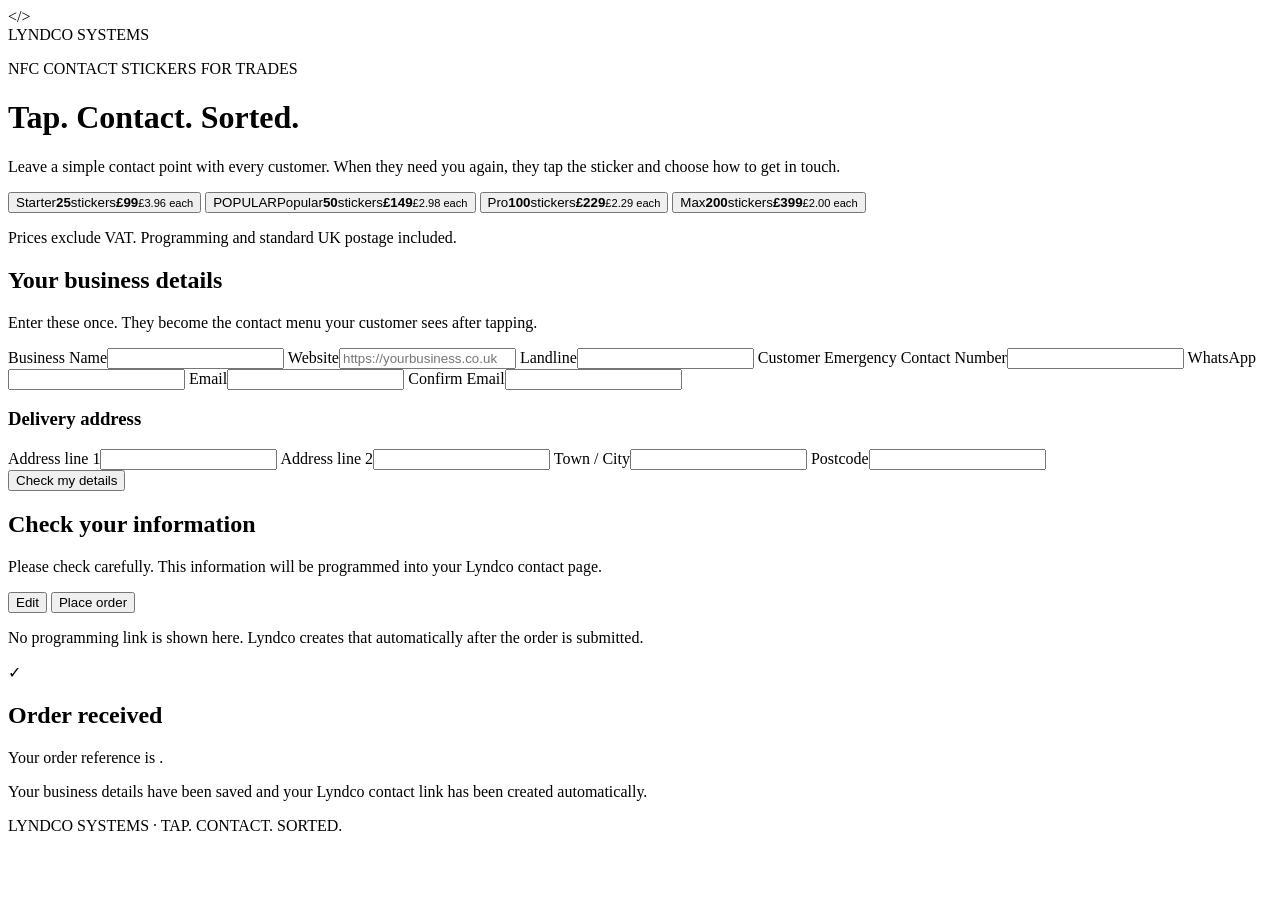
==== callback/index.html @ 41da2515 "Add robust callback directory route" ====
<!doctype html>
<html lang="en">
<head>
  <meta charset="utf-8">
  <meta name="viewport" content="width=device-width,initial-scale=1,viewport-fit=cover">
  <meta name="robots" content="index,follow">
  <meta name="referrer" content="strict-origin-when-cross-origin">
  <meta http-equiv="Content-Security-Policy" content="default-src 'none'; script-src 'self'; style-src 'self'; connect-src https://vikzpaetwkkztehumuqe.supabase.co; base-uri 'none'; form-action 'none'; object-src 'none'; frame-src 'none'; img-src 'self' data:; upgrade-insecure-requests">
  <title>Lyndco Systems — Tap. Contact. Sorted.</title>
  <meta name="description" content="NFC contact stickers for trades. One tap gives your customers a simple route back to your business.">
  <link rel="stylesheet" href="callback-order.css">
</head>
<body>
  <main class="page">
    <header class="hero">
      <div class="logoMark">&lt;/&gt;</div>
      <div class="logo">LYNDCO <span>SYSTEMS</span></div>
      <p class="eyebrow">NFC CONTACT STICKERS FOR TRADES</p>
      <h1>Tap. Contact. Sorted.</h1>
      <p class="intro">Leave a simple contact point with every customer. When they need you again, they tap the sticker and choose how to get in touch.</p>
    </header>

    <section class="packs" aria-label="Sticker bundles">
      <button class="pack" data-pack="25"><span class="packName">Starter</span><strong>25</strong><span>stickers</span><b>£99</b><small>£3.96 each</small></button>
      <button class="pack featured" data-pack="50"><span class="tag">POPULAR</span><span class="packName">Popular</span><strong>50</strong><span>stickers</span><b>£149</b><small>£2.98 each</small></button>
      <button class="pack" data-pack="100"><span class="packName">Pro</span><strong>100</strong><span>stickers</span><b>£229</b><small>£2.29 each</small></button>
      <button class="pack" data-pack="200"><span class="packName">Max</span><strong>200</strong><span>stickers</span><b>£399</b><small>£2.00 each</small></button>
    </section>
    <p class="vat">Prices exclude VAT. Programming and standard UK postage included.</p>

    <section id="checkout" class="panel hidden">
      <div id="formStep">
        <h2>Your business details</h2>
        <p class="muted">Enter these once. They become the contact menu your customer sees after tapping.</p>
        <div class="fields">
          <label>Business Name<input id="business" maxlength="120" required></label>
          <label>Website<input id="website" type="url" placeholder="https://yourbusiness.co.uk"></label>
          <label>Landline<input id="landline" inputmode="tel"></label>
          <label>Customer Emergency Contact Number<input id="emergency" inputmode="tel"></label>
          <label>WhatsApp<input id="whatsapp" inputmode="tel"></label>
          <label>Email<input id="email" type="email" autocomplete="email" required></label>
          <label>Confirm Email<input id="email2" type="email" autocomplete="off" required></label>
        </div>
        <h3>Delivery address</h3>
        <div class="fields">
          <label>Address line 1<input id="address1" autocomplete="address-line1" required></label>
          <label>Address line 2<input id="address2" autocomplete="address-line2"></label>
          <label>Town / City<input id="town" autocomplete="address-level2" required></label>
          <label>Postcode<input id="postcode" autocomplete="postal-code" required></label>
        </div>
        <button id="reviewBtn" class="cta">Check my details</button>
      </div>

      <div id="reviewStep" class="hidden">
        <h2>Check your information</h2>
        <p class="muted">Please check carefully. This information will be programmed into your Lyndco contact page.</p>
        <div id="reviewBox" class="reviewBox"></div>
        <div class="buttonRow">
          <button id="editBtn" class="secondary">Edit</button>
          <button id="placeBtn" class="cta">Place order</button>
        </div>
        <p class="fine">No programming link is shown here. Lyndco creates that automatically after the order is submitted.</p>
      </div>

      <div id="doneStep" class="hidden done">
        <div class="tick">✓</div>
        <h2>Order received</h2>
        <p>Your order reference is <strong id="orderRef"></strong>.</p>
        <p class="muted">Your business details have been saved and your Lyndco contact link has been created automatically.</p>
      </div>
      <p id="error" class="error hidden"></p>
    </section>

    <footer>LYNDCO SYSTEMS · TAP. CONTACT. SORTED.</footer>
  </main>
  <script src="callback-order.js" defer></script>
</body>
</html>
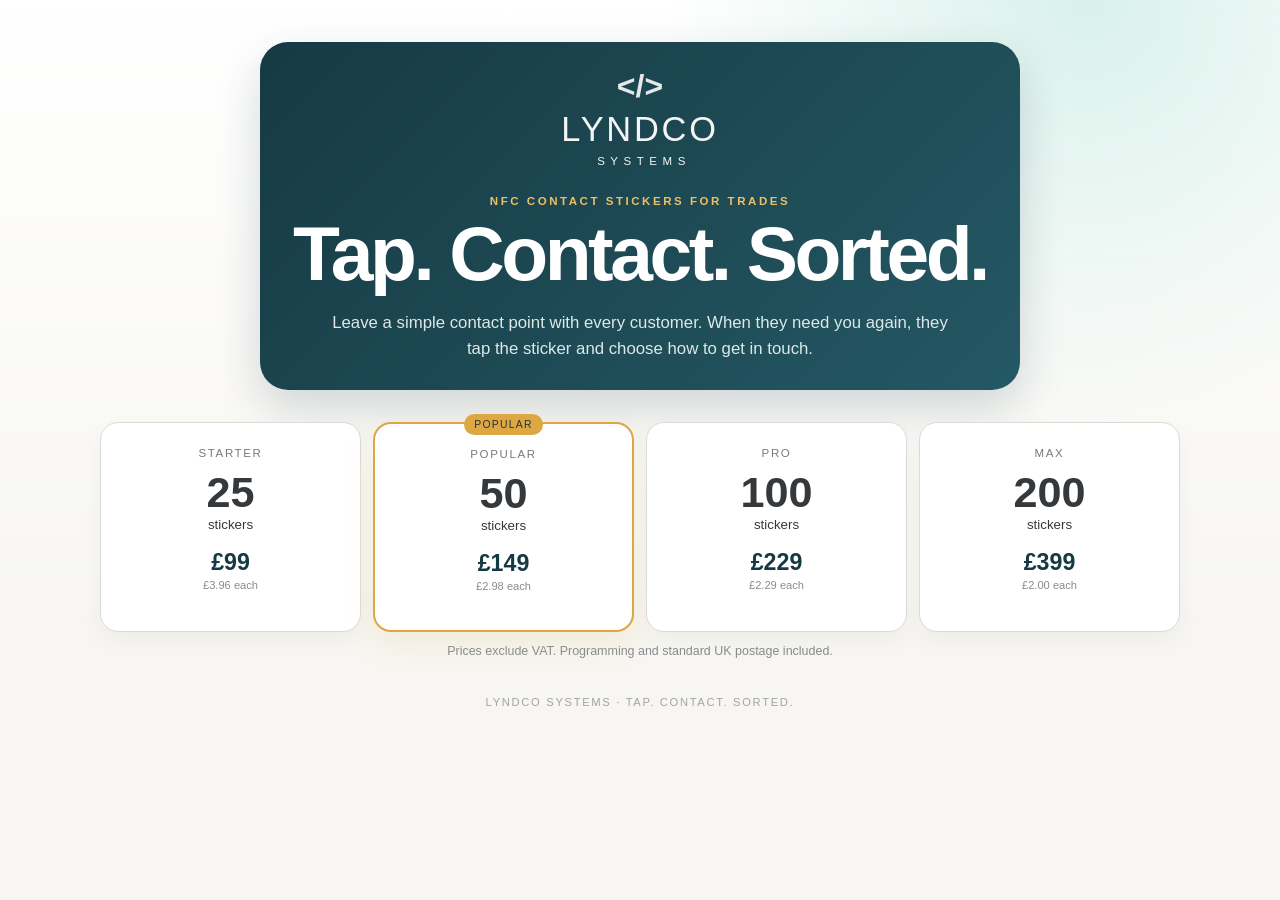
==== commit 7a6d7df6: "Apply Lyndco colour theme" ====
--- a/callback/index.html
+++ b/callback/index.html
@@ -9,6 +9,7 @@
   <title>Lyndco Systems — Tap. Contact. Sorted.</title>
   <meta name="description" content="NFC contact stickers for trades. One tap gives your customers a simple route back to your business.">
   <link rel="stylesheet" href="callback-order.css">
+  <link rel="stylesheet" href="theme.css">
 </head>
 <body>
   <main class="page">
--- a/callback/callback-order.css
+++ b/callback/callback-order.css
@@ -0,0 +1 @@
+:root{font-family:Arial,Helvetica,sans-serif;color:#3e4144;background:#f5f5f2}*{box-sizing:border-box}body{margin:0;background:linear-gradient(180deg,#fff,#f2f2ef);min-height:100vh}.page{width:min(1080px,calc(100% - 30px));margin:0 auto;padding:42px 0 50px}.hero{text-align:center;max-width:720px;margin:0 auto 32px}.logoMark{font-size:2rem;font-weight:800;line-height:1;color:#4b4d50;margin-bottom:8px}.logo{font-size:2.15rem;font-weight:300;letter-spacing:.08em}.logo span{display:block;font-size:.72rem;letter-spacing:.48em;margin:6px 0 0 8px}.eyebrow{font-size:.72rem;letter-spacing:.22em;font-weight:700;color:#8a8c8f;margin:28px 0 10px}h1{font-size:clamp(2.3rem,6vw,4.8rem);letter-spacing:-.045em;line-height:.95;margin:0;color:#303235}.intro{font-size:1.05rem;line-height:1.55;color:#686b6e;max-width:620px;margin:20px auto 0}.packs{display:grid;grid-template-columns:repeat(4,1fr);gap:12px}.pack{position:relative;border:1px solid #dadbd7;background:#fff;border-radius:18px;padding:24px 14px 20px;color:#36393c;cursor:pointer;display:flex;flex-direction:column;align-items:center;gap:3px;min-height:210px;box-shadow:0 10px 25px rgba(0,0,0,.04);transition:.18s}.pack:hover,.pack:focus{transform:translateY(-3px);border-color:#8e9092;outline:none}.pack.selected{border:2px solid #35383a}.pack.featured{border-color:#9b9d9f}.pack .tag{position:absolute;top:-10px;background:#35383a;color:white;border-radius:999px;padding:5px 10px;font-size:.65rem;letter-spacing:.12em}.packName{text-transform:uppercase;letter-spacing:.14em;font-size:.72rem;color:#777a7d;margin-bottom:9px}.pack strong{font-size:2.7rem;line-height:1}.pack b{font-size:1.45rem;margin-top:14px}.pack small{color:#888b8e}.vat{text-align:center;color:#898c8f;font-size:.78rem;margin:12px 0 28px}.panel{max-width:760px;margin:0 auto;background:#fff;border:1px solid #deded9;border-radius:22px;padding:28px;box-shadow:0 18px 50px rgba(0,0,0,.06)}h2{font-size:1.8rem;margin:0 0 6px}h3{margin:26px 0 8px}.muted{color:#74777a}.fields{display:grid;grid-template-columns:1fr 1fr;gap:14px}.fields label{display:flex;flex-direction:column;gap:6px;font-size:.82rem;font-weight:700;color:#56595b}.fields input{font:inherit;border:1px solid #d3d4d1;border-radius:11px;padding:12px;background:#fbfbfa;color:#222}.fields input:focus{outline:2px solid #777a7c;outline-offset:1px}.cta,.secondary{font:inherit;border-radius:12px;padding:14px 18px;font-weight:800;cursor:pointer}.cta{border:1px solid #333638;background:#333638;color:#fff;width:100%;margin-top:22px}.secondary{background:#fff;border:1px solid #bbbdbb;color:#343638}.buttonRow{display:grid;grid-template-columns:1fr 2fr;gap:10px}.buttonRow .cta{margin:0}.reviewBox{background:#f7f7f5;border-radius:14px;padding:18px;margin:18px 0;display:grid;gap:10px}.reviewLine{display:grid;grid-template-columns:170px 1fr;gap:12px}.reviewLine span:first-child{font-weight:700;color:#777a7c}.fine{font-size:.76rem;color:#96989a;text-align:center;margin:12px 0 0}.done{text-align:center}.tick{width:58px;height:58px;border-radius:50%;display:grid;place-items:center;background:#333638;color:#fff;font-size:2rem;margin:0 auto 14px}.error{color:#8d2626;background:#fff1f1;border:1px solid #edc7c7;padding:12px;border-radius:10px;margin-top:14px}.hidden{display:none!important}footer{text-align:center;color:#a1a3a5;font-size:.7rem;letter-spacing:.15em;margin-top:38px}@media(max-width:760px){.packs{grid-template-columns:1fr 1fr}.fields{grid-template-columns:1fr}.reviewLine{grid-template-columns:1fr;gap:2px}}@media(max-width:420px){.page{width:min(100% - 20px,1080px);padding-top:28px}.packs{grid-template-columns:1fr 1fr;gap:8px}.pack{min-height:175px;padding:18px 8px}.pack strong{font-size:2.2rem}.panel{padding:20px 14px}.buttonRow{grid-template-columns:1fr}}
--- a/callback/theme.css
+++ b/callback/theme.css
@@ -0,0 +1,8 @@
+:root{--navy:#163a43;--teal:#167c79;--mint:#e8f4ef;--gold:#dda744;--ink:#263238;--cream:#f7f6f2}
+body{background:radial-gradient(circle at 85% 0%,#d9f1eb 0,transparent 30%),linear-gradient(180deg,#ffffff 0,#f7f6f2 70%);color:var(--ink)}
+.hero{max-width:760px;padding:28px 22px;border-radius:28px;background:linear-gradient(135deg,var(--navy),#245864);color:#fff;box-shadow:0 18px 45px rgba(22,58,67,.18)}
+.logoMark{color:#e6e8e8}.logo{color:#f4f5f4}.eyebrow{color:#efbf63;font-weight:800}h1{color:#fff}.intro{color:#dce9e8}
+.pack.selected{border:2px solid var(--teal);box-shadow:0 12px 28px rgba(22,124,121,.14)}
+.pack.featured{border:2px solid var(--gold);box-shadow:0 12px 30px rgba(221,167,68,.14)}
+.pack .tag{background:var(--gold);color:#263238}.pack b{color:var(--navy)}
+.panel{border-color:#dbe5e2}.cta{border-color:var(--teal);background:var(--teal)}.reviewBox{background:var(--mint)}.tick{background:var(--teal)}
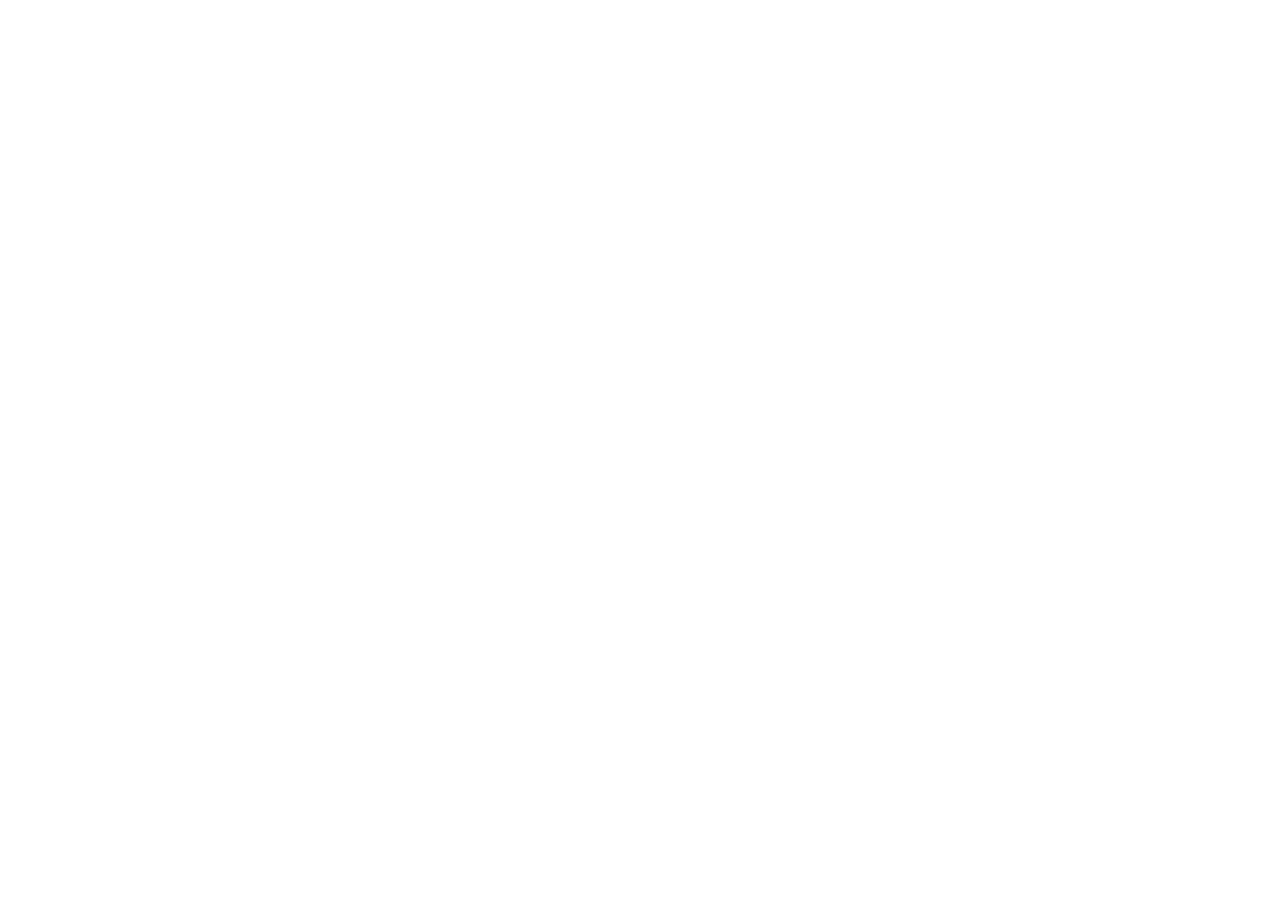
==== commit 1f7cc543: "Retire duplicate callback order forms and obsolete booking route" ====
--- a/callback/index.html
+++ b/callback/index.html
@@ -1,79 +1 @@
-<!doctype html>
-<html lang="en">
-<head>
-  <meta charset="utf-8">
-  <meta name="viewport" content="width=device-width,initial-scale=1,viewport-fit=cover">
-  <meta name="robots" content="index,follow">
-  <meta name="referrer" content="strict-origin-when-cross-origin">
-  <meta http-equiv="Content-Security-Policy" content="default-src 'none'; script-src 'self'; style-src 'self'; connect-src https://vikzpaetwkkztehumuqe.supabase.co; base-uri 'none'; form-action 'none'; object-src 'none'; frame-src 'none'; img-src 'self' data:; upgrade-insecure-requests">
-  <title>Lyndco Systems — Tap. Contact. Sorted.</title>
-  <meta name="description" content="NFC contact stickers for trades. One tap gives your customers a simple route back to your business.">
-  <link rel="stylesheet" href="callback-order.css">
-  <link rel="stylesheet" href="theme.css">
-</head>
-<body>
-  <main class="page">
-    <header class="hero">
-      <div class="logoMark">&lt;/&gt;</div>
-      <div class="logo">LYNDCO <span>SYSTEMS</span></div>
-      <p class="eyebrow">NFC CONTACT STICKERS FOR TRADES</p>
-      <h1>Tap. Contact. Sorted.</h1>
-      <p class="intro">Leave a simple contact point with every customer. When they need you again, they tap the sticker and choose how to get in touch.</p>
-    </header>
-
-    <section class="packs" aria-label="Sticker bundles">
-      <button class="pack" data-pack="25"><span class="packName">Starter</span><strong>25</strong><span>stickers</span><b>£99</b><small>£3.96 each</small></button>
-      <button class="pack featured" data-pack="50"><span class="tag">POPULAR</span><span class="packName">Popular</span><strong>50</strong><span>stickers</span><b>£149</b><small>£2.98 each</small></button>
-      <button class="pack" data-pack="100"><span class="packName">Pro</span><strong>100</strong><span>stickers</span><b>£229</b><small>£2.29 each</small></button>
-      <button class="pack" data-pack="200"><span class="packName">Max</span><strong>200</strong><span>stickers</span><b>£399</b><small>£2.00 each</small></button>
-    </section>
-    <p class="vat">Prices exclude VAT. Programming and standard UK postage included.</p>
-
-    <section id="checkout" class="panel hidden">
-      <div id="formStep">
-        <h2>Your business details</h2>
-        <p class="muted">Enter these once. They become the contact menu your customer sees after tapping.</p>
-        <div class="fields">
-          <label>Business Name<input id="business" maxlength="120" required></label>
-          <label>Website<input id="website" type="url" placeholder="https://yourbusiness.co.uk"></label>
-          <label>Landline<input id="landline" inputmode="tel"></label>
-          <label>Customer Emergency Contact Number<input id="emergency" inputmode="tel"></label>
-          <label>WhatsApp<input id="whatsapp" inputmode="tel"></label>
-          <label>Email<input id="email" type="email" autocomplete="email" required></label>
-          <label>Confirm Email<input id="email2" type="email" autocomplete="off" required></label>
-        </div>
-        <h3>Delivery address</h3>
-        <div class="fields">
-          <label>Address line 1<input id="address1" autocomplete="address-line1" required></label>
-          <label>Address line 2<input id="address2" autocomplete="address-line2"></label>
-          <label>Town / City<input id="town" autocomplete="address-level2" required></label>
-          <label>Postcode<input id="postcode" autocomplete="postal-code" required></label>
-        </div>
-        <button id="reviewBtn" class="cta">Check my details</button>
-      </div>
-
-      <div id="reviewStep" class="hidden">
-        <h2>Check your information</h2>
-        <p class="muted">Please check carefully. This information will be programmed into your Lyndco contact page.</p>
-        <div id="reviewBox" class="reviewBox"></div>
-        <div class="buttonRow">
-          <button id="editBtn" class="secondary">Edit</button>
-          <button id="placeBtn" class="cta">Place order</button>
-        </div>
-        <p class="fine">No programming link is shown here. Lyndco creates that automatically after the order is submitted.</p>
-      </div>
-
-      <div id="doneStep" class="hidden done">
-        <div class="tick">✓</div>
-        <h2>Order received</h2>
-        <p>Your order reference is <strong id="orderRef"></strong>.</p>
-        <p class="muted">Your business details have been saved and your Lyndco contact link has been created automatically.</p>
-      </div>
-      <p id="error" class="error hidden"></p>
-    </section>
-
-    <footer>LYNDCO SYSTEMS · TAP. CONTACT. SORTED.</footer>
-  </main>
-  <script src="callback-order.js" defer></script>
-</body>
-</html>+<!doctype html><html lang="en-GB"><head><meta charset="utf-8"><meta name="viewport" content="width=device-width,initial-scale=1"><meta name="robots" content="noindex,follow"><meta name="referrer" content="no-referrer"><meta http-equiv="refresh" content="0;url=https://www.lyndcosystems.com/helppoint/"><link rel="canonical" href="https://www.lyndcosystems.com/helppoint/"><title>View HelpPoint packages | Lyndco Systems</title></head><body><p>This page has moved. <a href="https://www.lyndcosystems.com/helppoint/">View HelpPoint packages</a>.</p></body></html>
